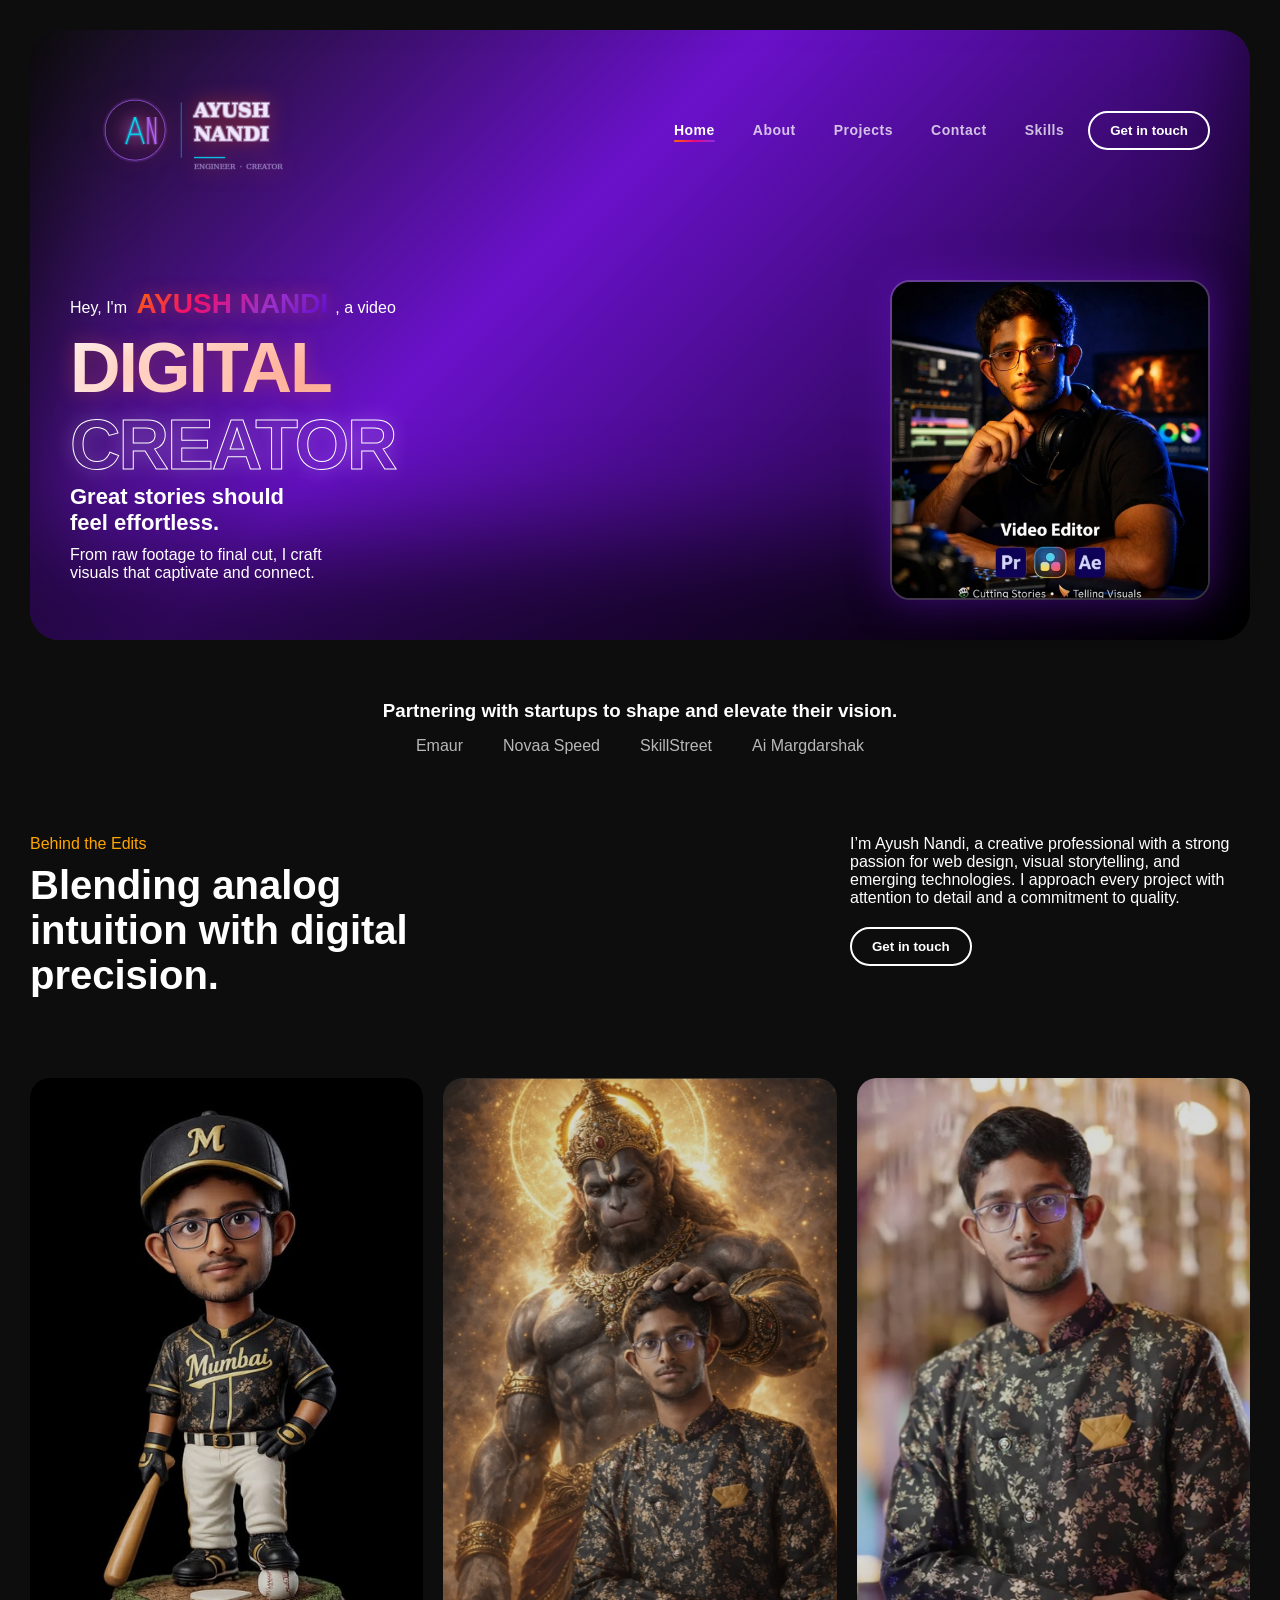
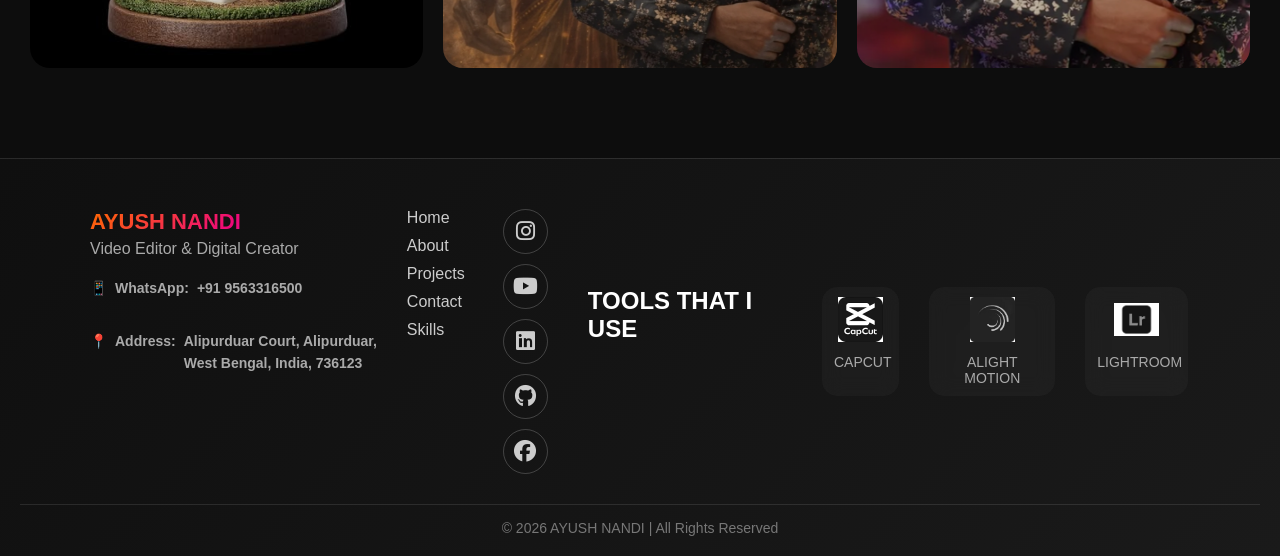
==== index.html @ 45d8aff4 "Add files via upload" ====
<!DOCTYPE html>
		<html lang="en">
		<head>
			<meta charset="UTF-8">
			<meta name="viewport" content="width=device-width, initial-scale=1.0">
			<title>AYUSH NANDI</title>
			  <link rel="icon" type="image/png" href="image.png"> 
			<link rel="stylesheet" href="style.css">
			<link href="https://fonts.googleapis.com/css2?family=Roboto&display=swap" rel="stylesheet">
			<link rel="stylesheet" href="https://cdnjs.cloudflare.com/ajax/libs/font-awesome/6.5.0/css/all.min.css">
		<style>
			body {
				font-family: 'Roboto', sans-serif;
			}
		</style>
		</head>
		<body>
		<header>
			<!-- HERO SECTION -->
			<section class="hero">
				<nav class="navbar reveal">
				
				  <div class="logo">
		  <img src="ayush_nandi_logo_glow.png" alt="logo">
		</div>
					<ul class="nav-links">
					   <a href="index.html">Home</a>
						 <a href="about.html">About</a>
						<a href="project.html">Projects</a>
						 <a href="contact.html">Contact</a>
						 <a href="skills.html">Skills</a>
						<li><button class="btn get-touch-btn">Get in touch</button></li>
					</ul>
				</nav>

				<div class="hero-content">
					<div class="left reveal delay-1">
					   <p>
						Hey, I'm <span class="typing"></span><span class="after-text"></span>
					</p>
					  <h1>
				<span class="gradient-text">DIGITAL</span><br>
				<span class="outline-text">CREATOR</span>
			</h1>

					<div class="right reveal delay-2">
						<h3>Great stories should
		<br>feel effortless.</h3>
						<p>From raw footage to final cut, I craft visuals that captivate and connect.</p>
					</div>
					</div>

				<!-- Right side: image -->
				<div class="hero-image reveal delay-3">
				  <img src="image.png" alt="AYUSH NANDI-logo">
				</div>
				</div>
			</section>
		</header>

				<main>
			<!-- BRANDS -->
			<section class="startup reveal delay-3">
			<h3>
				<p style="white-space: nowrap;"><strong>Partnering with startups to shape and elevate their vision.</strong></p>
				</h3>
				<div class="startup-logos">
					<span>Emaur</span>
					<span>Novaa Speed</span>
					<span>SkillStreet</span>
					<span>Ai Margdarshak</span>
				</div>
			</section>

			<!-- ABOUT SECTION -->
			<section class="about">
				<div class="about-left reveal delay-1">
					<p class="small-title">Behind the Edits</p>
					<h2>Blending analog intuition with digital precision.</h2>
				</div>

				<div class="about-right reveal delay-2">
					<p>
				I’m Ayush Nandi, a creative professional with a strong passion for web design, visual storytelling, and emerging technologies. I approach every project with attention to detail and a commitment to quality.
					</p>
					<button class="btn get-touch-btn">Get in touch</button>
				</div>
			</section>

			<!-- GALLERY -->
			<section class="gallery">
				<div class="card reveal delay-1"><img src="3d.png" /></div>
				<div class="card reveal-2"><img src="hanuman.png" /></div>
				<div class="card reveal-3"><img src="me.png" /></div>
			</section>
					<script src="script.js"></script>
			</main>
			
		<footer class="footer">

		  <div class="footer-container">

			<!-- LEFT -->
			<div class="footer-left">
			  <h3>AYUSH NANDI</h3>
			  <p>Video Editor & Digital Creator</p>
			   <div class="contact-info">
			   <h4>
			<p>
				<span>📱</span>
			<strong>WhatsApp:</strong> +91 9563316500</p>
			<p>
				<span>📍</span>
			<strong>Address:</strong><br>
			  Alipurduar Court, Alipurduar,<br>
			  West Bengal, India, 736123
			</p>
			</h4>
		  </div>
			
			</div>
			

			<!-- LINKS -->
			<div class="footer-links">
			  <a href="index.html">Home</a>
			  <a href="about.html">About</a>
			  <a href="project.html">Projects</a>
			  <a href="contact.html">Contact</a>
			  <a href="skills.html">Skills</a>
			</div>

			<!-- SOCIAL -->
			<div class="footer-social">
			  <a target="_blank" rel="noopener noreferrer" href="https://instagram.com/rva.creates/#"><i class="fa-brands fa-instagram"></i></a>
			  <a target="_blank" rel="noopener noreferrer" href="https://www.youtube.com/@rva.creates"><i class="fa-brands fa-youtube"></i></a>
			  <a target="_blank" rel="noopener noreferrer" href="https://www.linkedin.com/in/ayush-nandi-apdj-india/"><i class="fa-brands fa-linkedin"></i></a>
			  <a target="_blank" rel="noopener noreferrer" href="https://github.com/ayushnandi718-dev"><i class="fa-brands fa-github"></i></a>
			   <a target="_blank" rel="noopener noreferrer" href="https://www.facebook.com/1rva.creates/"><i class="fa-brands fa-facebook"></i></a>
			  </div>
				<div class="footer-brands">
				<div>
				<h2>TOOLS THAT I USE</h2>	
				</div>

		  <div class="brand">
			<img src="capcut.png" alt="Brand 1">
			<p>CAPCUT</p>
		  </div>

		  <div class="brand">
			<img src="alightmotion.png" alt="Brand 2">
			<p>ALIGHT MOTION</p>
		  </div>

		  <div class="brand">
			<img src="lightroom.png" alt="Brand 3">
			<p>LIGHTROOM</p>
		  </div>

		</div>

		  </div>

		  <div class="footer-bottom">
			<p>© 2026 AYUSH NANDI | All Rights Reserved</p>
		  </div>

		</footer>
			<script> window.chtlConfig = { chatbotId: "8831923776" } </script>
<script async data-id="8831923776" id="chtl-script" type="text/javascript" src="https://chatling.ai/js/embed.js"></script>
		</body>
		</html>
---- style.css ----
* {
    margin: 0;
    padding: 0;
    box-sizing: border-box;
    font-family: "Montserrat", sans-serif;
}

body {
    background: #0d0d0d;
    color: #fff;
}

html {
    scroll-behavior: smooth;
}

/* ── HERO ─────────────────────────────────────────────────── */
.hero {
    padding: 10px 40px 40px 40px;
    border-radius: 30px;
    margin: 30px;
    background: linear-gradient(135deg, #0f0f0f 0%, #6a11cb 40%, #000000 100%);
    box-shadow: inset 0 -100px 100px rgba(0, 0, 0, 0.6);
}

/* ── NAVBAR ───────────────────────────────────────────────── */
.navbar {
    display: flex;
    justify-content: space-between;
    align-items: center;
    padding: 10px 0;
}

.nav-links {
    display: flex;
    gap: 10px;
    list-style: none;
    align-items: center;
}

.nav-links a,
.nav-links > li:not(:has(button)) {
    position: relative;
    color: rgba(255, 255, 255, 0.75);
    text-decoration: none;
    font-size: 14px;
    font-weight: 600;
    letter-spacing: 0.5px;
    padding: 8px 14px;
    border-radius: 8px;
    cursor: pointer;
    transition: color 0.25s ease, background 0.25s ease, transform 0.15s ease;
    overflow: hidden;
}

/* Animated gradient underline */
.nav-links a::after,
.nav-links > li:not(:has(button))::after {
    content: "";
    position: absolute;
    bottom: 4px;
    left: 14px;
    width: calc(100% - 28px);
    height: 2px;
    background: linear-gradient(90deg, #ff6a00, #ee0979, #8e2de2);
    border-radius: 2px;
    transform: scaleX(0);
    transform-origin: left;
    transition: transform 0.3s cubic-bezier(0.4, 0, 0.2, 1);
}

.nav-links a:hover,
.nav-links > li:not(:has(button)):hover {
    color: #fff;
    background: rgba(255, 255, 255, 0.07);
    transform: translateY(-2px);
}

.nav-links a:hover::after,
.nav-links > li:not(:has(button)):hover::after {
    transform: scaleX(1);
}

.nav-links a:active,
.nav-links > li:not(:has(button)):active {
    transform: translateY(0) scale(0.95);
    background: rgba(255, 106, 0, 0.12);
    color: #ff6a00;
}

.nav-links a.active {
    color: #fff;
}

.nav-links a.active::after {
    transform: scaleX(1);
}

/* Ripple */
.nav-links a .ripple,
.nav-links > li:not(:has(button)) .ripple {
    position: absolute;
    border-radius: 50%;
    background: rgba(255, 255, 255, 0.25);
    transform: scale(0);
    animation: ripple-anim 0.5s linear;
    pointer-events: none;
}

@keyframes ripple-anim {
    to {
        transform: scale(4);
        opacity: 0;
    }
}

/* ── BUTTON ───────────────────────────────────────────────── */
.btn {
    position: relative;
    overflow: hidden;
    background: transparent;
    color: #fff;
    padding: 10px 20px;
    border-radius: 25px;
    border: 2px solid #fff;
    cursor: pointer;
    font-weight: 600;
    z-index: 1;
    transition: color 0.3s ease;
}

.btn::before {
    content: "";
    position: absolute;
    top: 0;
    left: 0;
    width: 0%;
    height: 100%;
    background: linear-gradient(135deg, #ff6a00, #ee0979, #8e2de2);
    z-index: -1;
    transition: width 0.4s ease;
}

.btn:hover::before {
    width: 100%;
}

.btn:hover {
    color: #fff;
    box-shadow: 0 0 20px rgba(255, 100, 50, 0.6);
}

/* ── LOGO ─────────────────────────────────────────────────── */
.logo img {
    height: 160px;
    border-radius: 10px;
    transition: 0.3s;
    filter: drop-shadow(0 0 10px rgba(255, 80, 0, 0.5));
    display: flex;
    align-items: flex-start;
}

.logo img:hover {
    transform: scale(1.1);
    opacity: 0.8;
}

/* ── HERO CONTENT ─────────────────────────────────────────── */
.hero-content {
    display: flex;
    justify-content: space-between;
    align-items: center;
    gap: 60px;
    margin-top: 60px;
    flex-wrap: wrap;
}

.left {
    flex: 1;
}

.left h1 {
    font-size: 70px;
    line-height: 1.1;
    font-weight: 800;
    letter-spacing: -2px;
    text-shadow: 0 0 20px rgba(255, 255, 255, 0.2);
}

.left p {
    margin-bottom: 10px;
    font-weight: 400;
}

.right {
    max-width: 300px;
}

.right h3 {
    font-size: 22px;
    margin-bottom: 10px;
}

/* ── HERO IMAGE ───────────────────────────────────────────── */
.hero-image {
    flex: 1;
    display: flex;
    justify-content: flex-end;
}

.hero-image img {
    width: 320px;
    max-width: 100%;
    border-radius: 20px;
    object-fit: cover;
    box-shadow: 0 0 40px rgba(106, 17, 203, 0.5);
    transition: 0.4s ease;
    border: 2px solid rgba(255, 255, 255, 0.2);
}

.hero-image img:hover {
    transform: scale(1.05);
}

/* ── TYPOGRAPHY EFFECTS ───────────────────────────────────── */
.gradient-text {
    background: linear-gradient(135deg, #fff, #ffb199);
    -webkit-background-clip: text;
    -webkit-text-fill-color: transparent;
    text-shadow: 0 0 20px rgba(255, 100, 50, 0.3);
}

.outline-text {
    color: transparent;
    -webkit-text-stroke: 1px #fff;
}

.typing {
    font-size: 28px;
    font-weight: 700;
    background: linear-gradient(135deg, #ff6a00, #ee0979, #8e2de2, #4a00e0);
    -webkit-background-clip: text;
    -webkit-text-fill-color: transparent;
    padding-right: 5px;
    margin-left: 5px;
    animation: blink 0.7s infinite;
    text-shadow: 0 0 20px rgba(255, 100, 50, 0.4);
}

@keyframes blink {
    50% {
        border-color: transparent;
    }
}

.after-text {
    margin-left: 2px;
}

/* ── SCROLL REVEAL ────────────────────────────────────────── */
.reveal {
    opacity: 0;
    transform: translateY(40px);
    transition: all 0.8s ease;
}

.reveal.active {
    opacity: 1;
    transform: translateY(0);
}

.delay-1 { transition-delay: 0.2s; }
.delay-2 { transition-delay: 0.4s; }
.delay-3 { transition-delay: 0.6s; }

/* ── BRANDS / STARTUP ─────────────────────────────────────── */
.startup {
    padding: 30px;
    text-align: center;       /* centers inline/text children */
}

.startup p {
    text-align: center;
    margin: 0 auto;           /* ✅ fixed: was "margin-right: 0 auto" */
    white-space: nowrap;
}

.startup-logos {
    display: flex;
    justify-content: center;
    gap: 40px;
    margin-top: 15px;
    opacity: 0.7;
}

/* ── ABOUT ────────────────────────────────────────────────── */
.about {
    display: flex;
    justify-content: space-between;
    padding: 50px 30px;
    flex-wrap: wrap;
}

.about-left h2 {
    font-size: 40px;
    max-width: 400px;
}

.small-title {
    color: orange;
    margin-bottom: 10px;
}

.about-right {
    max-width: 400px;
}

.about-right p {
    margin-bottom: 20px;
}

/* ── GALLERY ──────────────────────────────────────────────── */
.gallery {
    display: flex;
    gap: 20px;
    padding: 30px;
}

.card {
    flex: 1;
    border-radius: 20px;
    overflow: hidden;
    position: relative;
    cursor: pointer;
    transition: transform 0.4s ease, box-shadow 0.4s ease;

    /* glow border hidden by default */
    box-shadow: 0 0 0px rgba(142, 45, 226, 0);
}

.card img {
    width: 100%;
    height: 100%;
    object-fit: cover;
    display: block;
    transition: transform 0.5s ease, filter 0.4s ease;
    filter: brightness(0.85) saturate(0.9);
}

/* Overlay (hidden by default) */
.card::after {
    content: "";
    position: absolute;
    inset: 0;
    background: linear-gradient(
        180deg,
        transparent 40%,
        rgba(106, 17, 203, 0.6) 100%
    );
    opacity: 0;
    transition: opacity 0.4s ease;
    border-radius: 20px;
}

/* ── HOVER ────────────────────────────────────────────────── */
.card:hover {
    transform: translateY(-8px) scale(1.02);
    box-shadow:
        0 0 25px rgba(142, 45, 226, 0.6),
        0 0 60px rgba(255, 106, 0, 0.2),
        0 20px 40px rgba(0, 0, 0, 0.5);
}

.card:hover img {
    transform: scale(1.08);
    filter: brightness(1) saturate(1.2);
}

.card:hover::after {
    opacity: 1;
}

/* ── FOOTER ───────────────────────────────────────────────── */
.footer {
    background: linear-gradient(135deg, #0f0f0f, #1a1a1a);
    padding: 50px 20px 20px;
    margin-top: 60px;
    border-top: 1px solid rgba(255, 255, 255, 0.1);
}

.footer-container {
    display: flex;
    justify-content: space-between;
    flex-wrap: wrap;
    max-width: 1100px;
    margin: auto;
    gap: 30px;
}

/* Footer Left */
.footer-left h3 {
    font-size: 22px;
    margin-bottom: 5px;
    background: linear-gradient(135deg, #ff6a00, #ee0979, #8e2de2);
    -webkit-background-clip: text;
    -webkit-text-fill-color: transparent;
}

.footer-left p {
    color: #aaa;
}

/* Contact Info */
.contact-info {
    margin-top: 15px;
    display: flex;
    flex-direction: column;
    gap: 12px;
}

.contact-info p {
    display: flex;
    align-items: center;
    gap: 8px;
    font-size: 14px;
    color: #aaa;
    line-height: 1.6;
    padding: 4px 0;
    transition: all 0.3s ease;
    cursor: pointer;
}

.contact-info i {
    margin-right: 8px;
    color: #ff6a00;
}

.contact-info p:hover {
    color: #fff;
    transform: translateX(6px);
    font-weight: 600;
    text-shadow:
        0 0 8px rgba(255, 100, 50, 0.5),
        0 0 15px rgba(142, 45, 226, 0.4);
}

/* Footer Links */
.footer-links,
.footer-social {
    display: flex;
    flex-direction: column;
    gap: 10px;
}

.footer-links a,
.footer-social a {
    color: #ccc;
    text-decoration: none;
    transition: 0.3s;
}

.footer-links a:hover {
    color: #fff;
    transform: translateX(5px);
}

/* Footer Social */
.footer-social a {
    display: inline-flex;
    justify-content: center;
    align-items: center;
    width: 45px;
    height: 45px;
    border-radius: 50%;
    border: 1px solid rgba(255, 255, 255, 0.2);
    font-size: 22px;
    margin: 0 8px;
    transition: 0.3s;
}

.footer-social a:hover {
    background: linear-gradient(135deg, #ff6a00, #ee0979, #8e2de2);
    color: #fff;
    transform: translateY(-5px);
}

/* Footer Brands */
.footer-brands {
    display: flex;
    gap: 30px;
    justify-content: center;
    flex-wrap: nowrap;
    max-width: 600px;
    margin: auto;
}

.brand {
    position: relative;
    padding: 10px 12px;
    border-radius: 15px;
    text-align: center;
    cursor: pointer;
    transition: 0.4s ease;
    background: rgba(255, 255, 255, 0.03);
    backdrop-filter: blur(10px);
    overflow: hidden;
}

.brand::before {
    content: "";
    position: absolute;
    inset: 0;
    border-radius: 15px;
    padding: 1px;
    background: linear-gradient(135deg, #ff6a00, #ee0979, #8e2de2);
    -webkit-mask:
        linear-gradient(#000 0 0) content-box,
        linear-gradient(#000 0 0);
    -webkit-mask-composite: xor;
    mask-composite: exclude;
    opacity: 0;
    transition: 0.4s ease;
}

.brand img {
    width: 45px;
    height: 45px;
    object-fit: contain;
    margin-bottom: 8px;
    filter: grayscale(100%);
    transition: 0.4s ease;
}

.brand p {
    font-size: 14px;
    color: #aaa;
    transition: 0.4s ease;
}

.brand:hover {
    transform: translateY(-6px) scale(1.03);
    background: rgba(255, 255, 255, 0.06);
    animation: glowPulse 1.5s infinite alternate;
}

.brand:hover::before {
    opacity: 1;
}

.brand:hover img {
    filter: grayscale(0%);
    transform: scale(1.1);
}

.brand:hover p {
    color: #fff;
}

@keyframes glowPulse {
    from { box-shadow: 0 0 20px rgba(255, 100, 50, 0.2); }
    to   { box-shadow: 0 0 40px rgba(255, 100, 50, 0.5); }
}

/* Footer Bottom */
.footer-bottom {
    text-align: center;
    margin-top: 30px;
    padding-top: 15px;
    border-top: 1px solid rgba(255, 255, 255, 0.1);
    color: #777;
    font-size: 14px;
}

/* ── RESPONSIVE ───────────────────────────────────────────── */
@media (max-width: 768px) {
    .hero {
        margin: 10px;
        padding: 20px;
        border-radius: 20px;
    }

    .hero-content {
        flex-direction: column;
        align-items: center;
        text-align: center;
        gap: 30px;
    }

    .left h1 {
        font-size: 40px;
        letter-spacing: -1px;
    }

    .left p {
        font-size: 14px;
    }

    .right {
        max-width: 100%;
    }

    .right h3 {
        font-size: 18px;
    }

    .hero-image img {
        width: 250px;
    }

    .footer-container {
        flex-direction: column;
        text-align: center;
        align-items: center;
    }

    .footer-brands {
        gap: 20px;
    }

    .brand img {
        width: 50px;
        height: 50px;
    }
}

/* ─────────────────────────────────────────────
   FINAL RESPONSIVE LAYER (ALL DEVICES FIX)
──────────────────────────────────────────── */

/* Tablets */
@media (max-width: 1024px) {
    .left h1 {
        font-size: 55px;
    }

    .hero-image img {
        width: 280px;
    }

    .gallery {
        flex-wrap: wrap;
    }

    .card {
        min-width: 45%;
    }

    .footer-container {
        gap: 20px;
    }
}

/* Small Tablets */
@media (max-width: 900px) {
    .hero {
        margin: 20px;
    }

    .hero-content {
        flex-direction: column;
        text-align: center;
    }

    .left h1 {
        font-size: 45px;
    }

    .hero-image {
        justify-content: center;
    }

    .about {
        flex-direction: column;
        text-align: center;
        gap: 25px;
    }

    .gallery {
        flex-direction: column;
    }

    .card {
        width: 100%;
    }

    .footer-brands {
        flex-wrap: wrap;
    }
}

/* Mobile Devices */
@media (max-width: 600px) {
    .hero {
        margin: 10px;
        padding: 15px;
    }

    .left h1 {
        font-size: 34px;
        letter-spacing: -1px;
    }

    .typing {
        font-size: 20px;
    }

    .hero-image img {
        width: 220px;
    }

    .startup-logos {
        flex-wrap: wrap;
        gap: 15px;
    }

    .about-left h2 {
        font-size: 28px;
    }

    .gallery {
        padding: 15px;
    }

    .footer-container {
        flex-direction: column;
        text-align: center;
        align-items: center;
    }

    .footer-social a {
        width: 40px;
        height: 40px;
        font-size: 18px;
    }

    .brand img {
        width: 45px;
        height: 45px;
    }
}

/* Small Phones */
@media (max-width: 400px) {
    .left h1 {
        font-size: 28px;
    }

    .hero-image img {
        width: 180px;
    }

    .btn {
        width: 100%;
        text-align: center;
    }

    .nav-links a {
        font-size: 12px;
        padding: 6px 10px;
    }

    .startup p {
        white-space: normal;
        font-size: 13px;
    }

    .gallery {
        padding: 10px;
    }
}

/* Ultra Small Devices */
@media (max-width: 320px) {
    .left h1 {
        font-size: 24px;
    }

    .typing {
        font-size: 16px;
    }

    .hero-image img {
        width: 150px;
    }

    .nav-links {
        flex-direction: column;
        gap: 5px;
    }
}
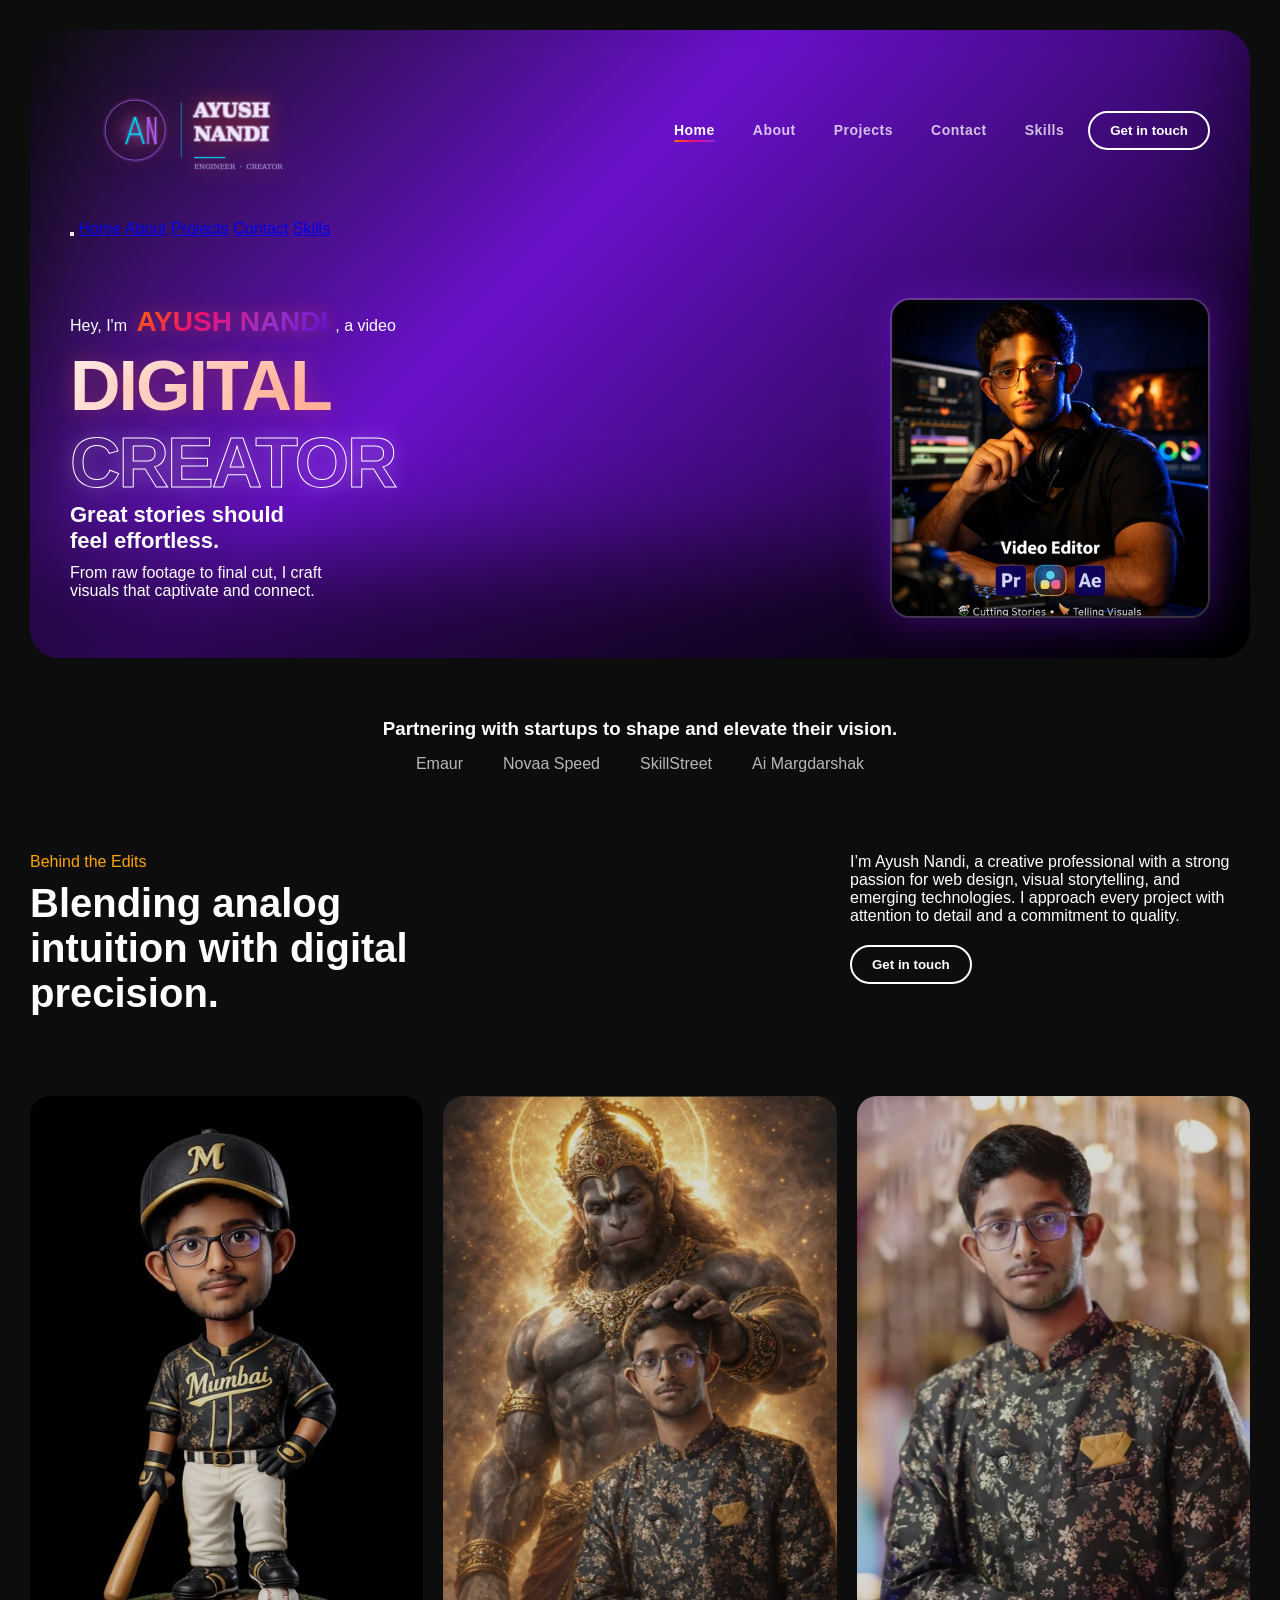
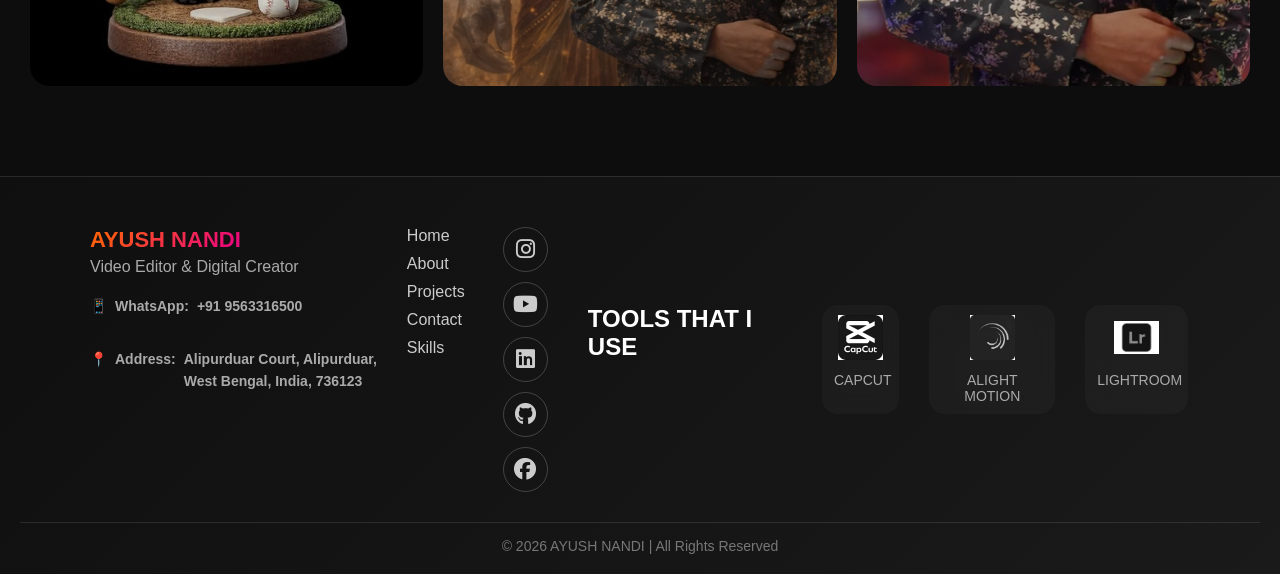
==== commit 73daab0e: "Update index.html" ====
--- a/index.html
+++ b/index.html
@@ -32,7 +32,15 @@
 						<li><button class="btn get-touch-btn">Get in touch</button></li>
 					</ul>
 				</nav>
-
+				 <!-- Mobile Menu Overlay -->
+    <div id="mobile-menu" class="fixed inset-0 w-full bg-zinc-950/95 backdrop-blur-2xl h-screen hidden flex-col items-center justify-center space-y-6 z-[150] px-6">
+        <button onclick="toggleMobileMenu()" class="absolute top-8 right-8 text-white p-4"><i data-lucide="x" size="32"></i></button>
+        <a href="index.html" onclick="toggleMobileMenu()" class="text-3xl font-light tracking-widest text-zinc-100 uppercase py-6 w-full text-center border-b border-white/5">Home</a>
+        <a href="about.html" onclick="toggleMobileMenu()" class="text-3xl font-light tracking-widest text-zinc-100 uppercase py-6 w-full text-center border-b border-white/5">About</a>
+        <a href="project.html" onclick="toggleMobileMenu()" class="text-3xl font-light tracking-widest text-zinc-100 uppercase py-6 w-full text-center border-b border-white/5">Projects</a>
+        <a href="contact.html" onclick="toggleMobileMenu()" class="text-3xl font-light tracking-widest text-zinc-100 uppercase py-6 w-full text-center border-b border-white/5">Contact</a>
+        <a href="skills.html" onclick="toggleMobileMenu()" class="text-3xl font-light tracking-widest text-zinc-100 uppercase py-6 w-full text-center">Skills</a>
+    </div>
 				<div class="hero-content">
 					<div class="left reveal delay-1">
 					   <p>
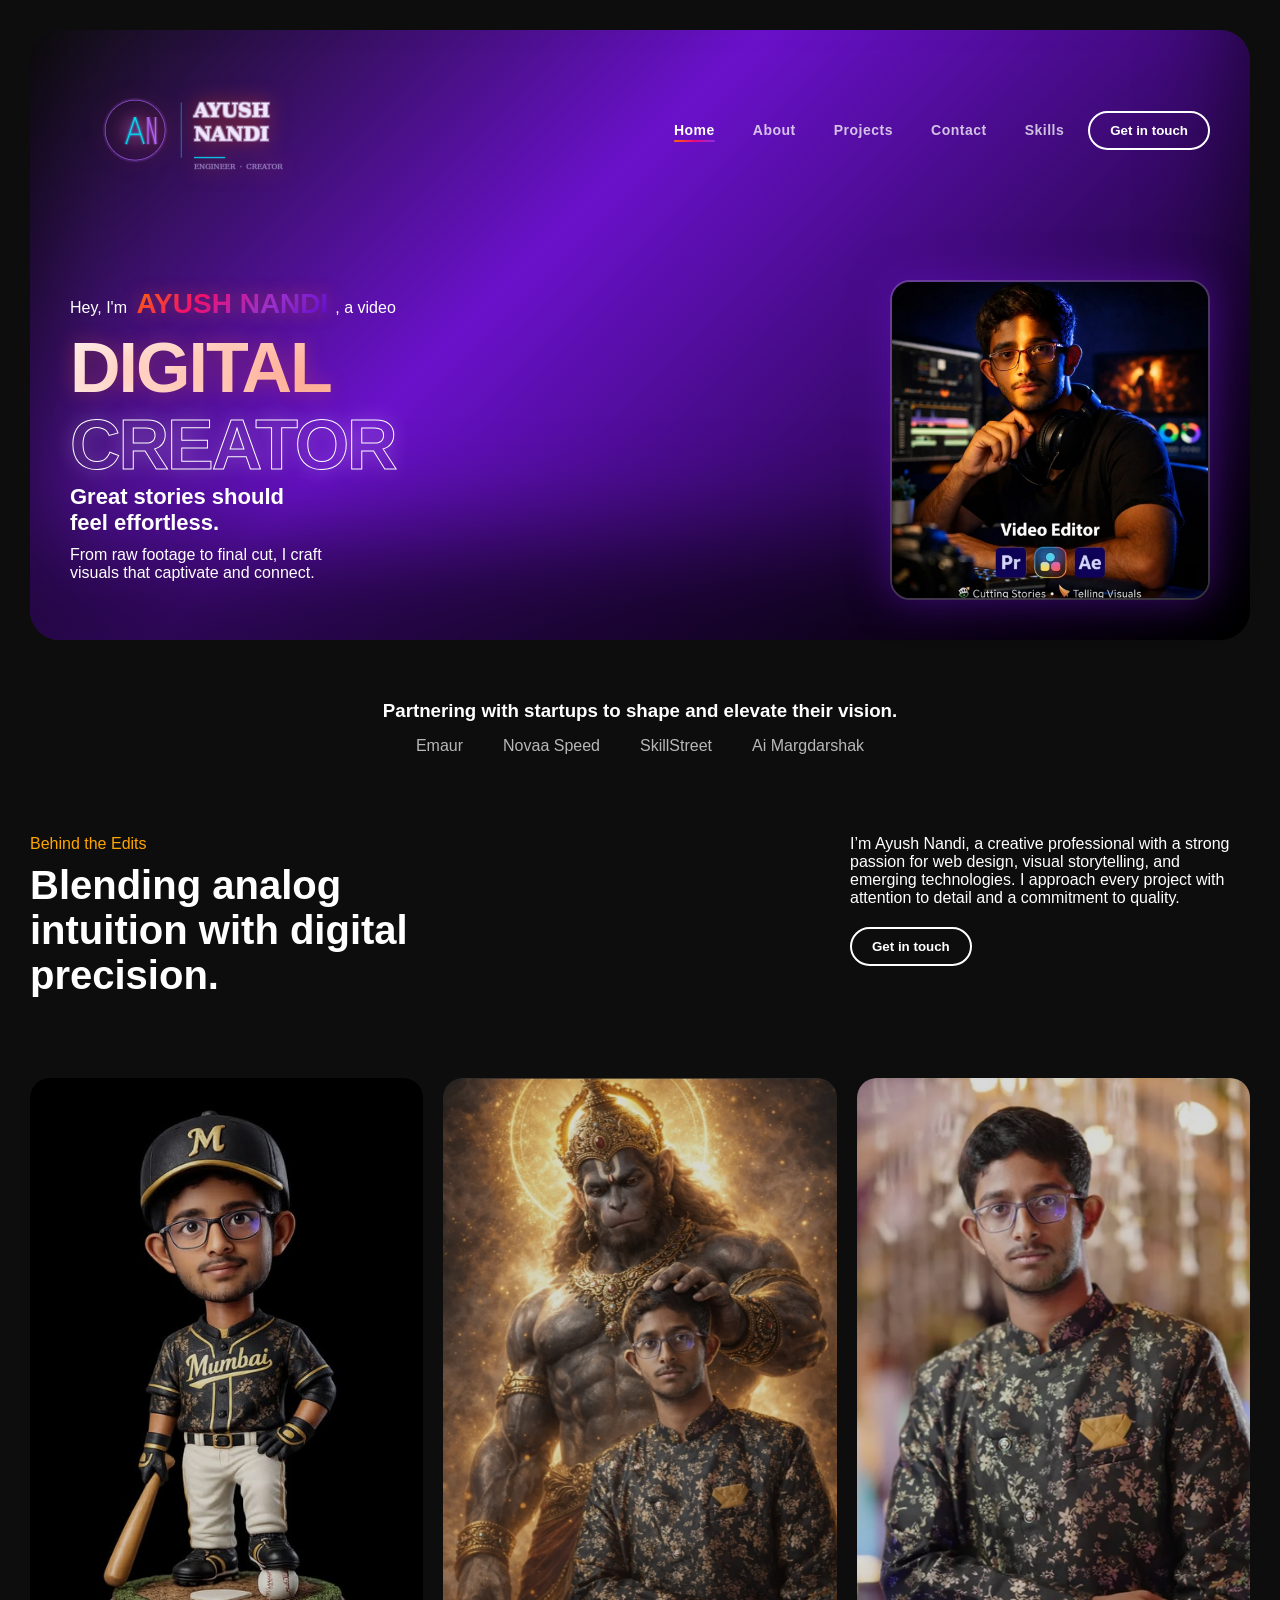
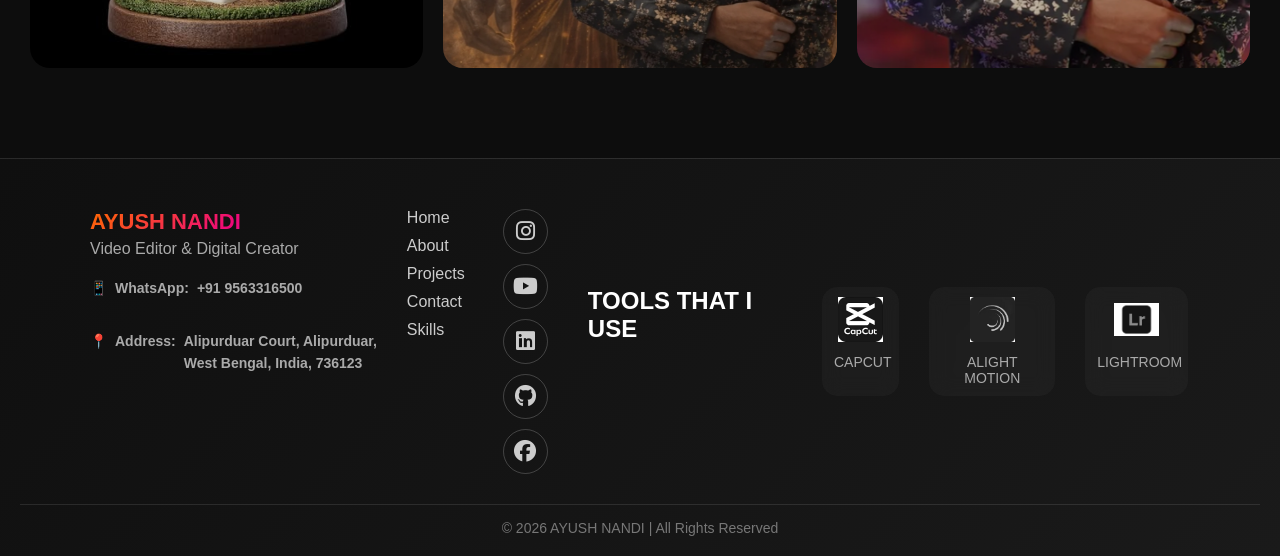
==== commit 0798bcb8: "Update index.html" ====
--- a/index.html
+++ b/index.html
@@ -32,15 +32,6 @@
 						<li><button class="btn get-touch-btn">Get in touch</button></li>
 					</ul>
 				</nav>
-				 <!-- Mobile Menu Overlay -->
-    <div id="mobile-menu" class="fixed inset-0 w-full bg-zinc-950/95 backdrop-blur-2xl h-screen hidden flex-col items-center justify-center space-y-6 z-[150] px-6">
-        <button onclick="toggleMobileMenu()" class="absolute top-8 right-8 text-white p-4"><i data-lucide="x" size="32"></i></button>
-        <a href="index.html" onclick="toggleMobileMenu()" class="text-3xl font-light tracking-widest text-zinc-100 uppercase py-6 w-full text-center border-b border-white/5">Home</a>
-        <a href="about.html" onclick="toggleMobileMenu()" class="text-3xl font-light tracking-widest text-zinc-100 uppercase py-6 w-full text-center border-b border-white/5">About</a>
-        <a href="project.html" onclick="toggleMobileMenu()" class="text-3xl font-light tracking-widest text-zinc-100 uppercase py-6 w-full text-center border-b border-white/5">Projects</a>
-        <a href="contact.html" onclick="toggleMobileMenu()" class="text-3xl font-light tracking-widest text-zinc-100 uppercase py-6 w-full text-center border-b border-white/5">Contact</a>
-        <a href="skills.html" onclick="toggleMobileMenu()" class="text-3xl font-light tracking-widest text-zinc-100 uppercase py-6 w-full text-center">Skills</a>
-    </div>
 				<div class="hero-content">
 					<div class="left reveal delay-1">
 					   <p>
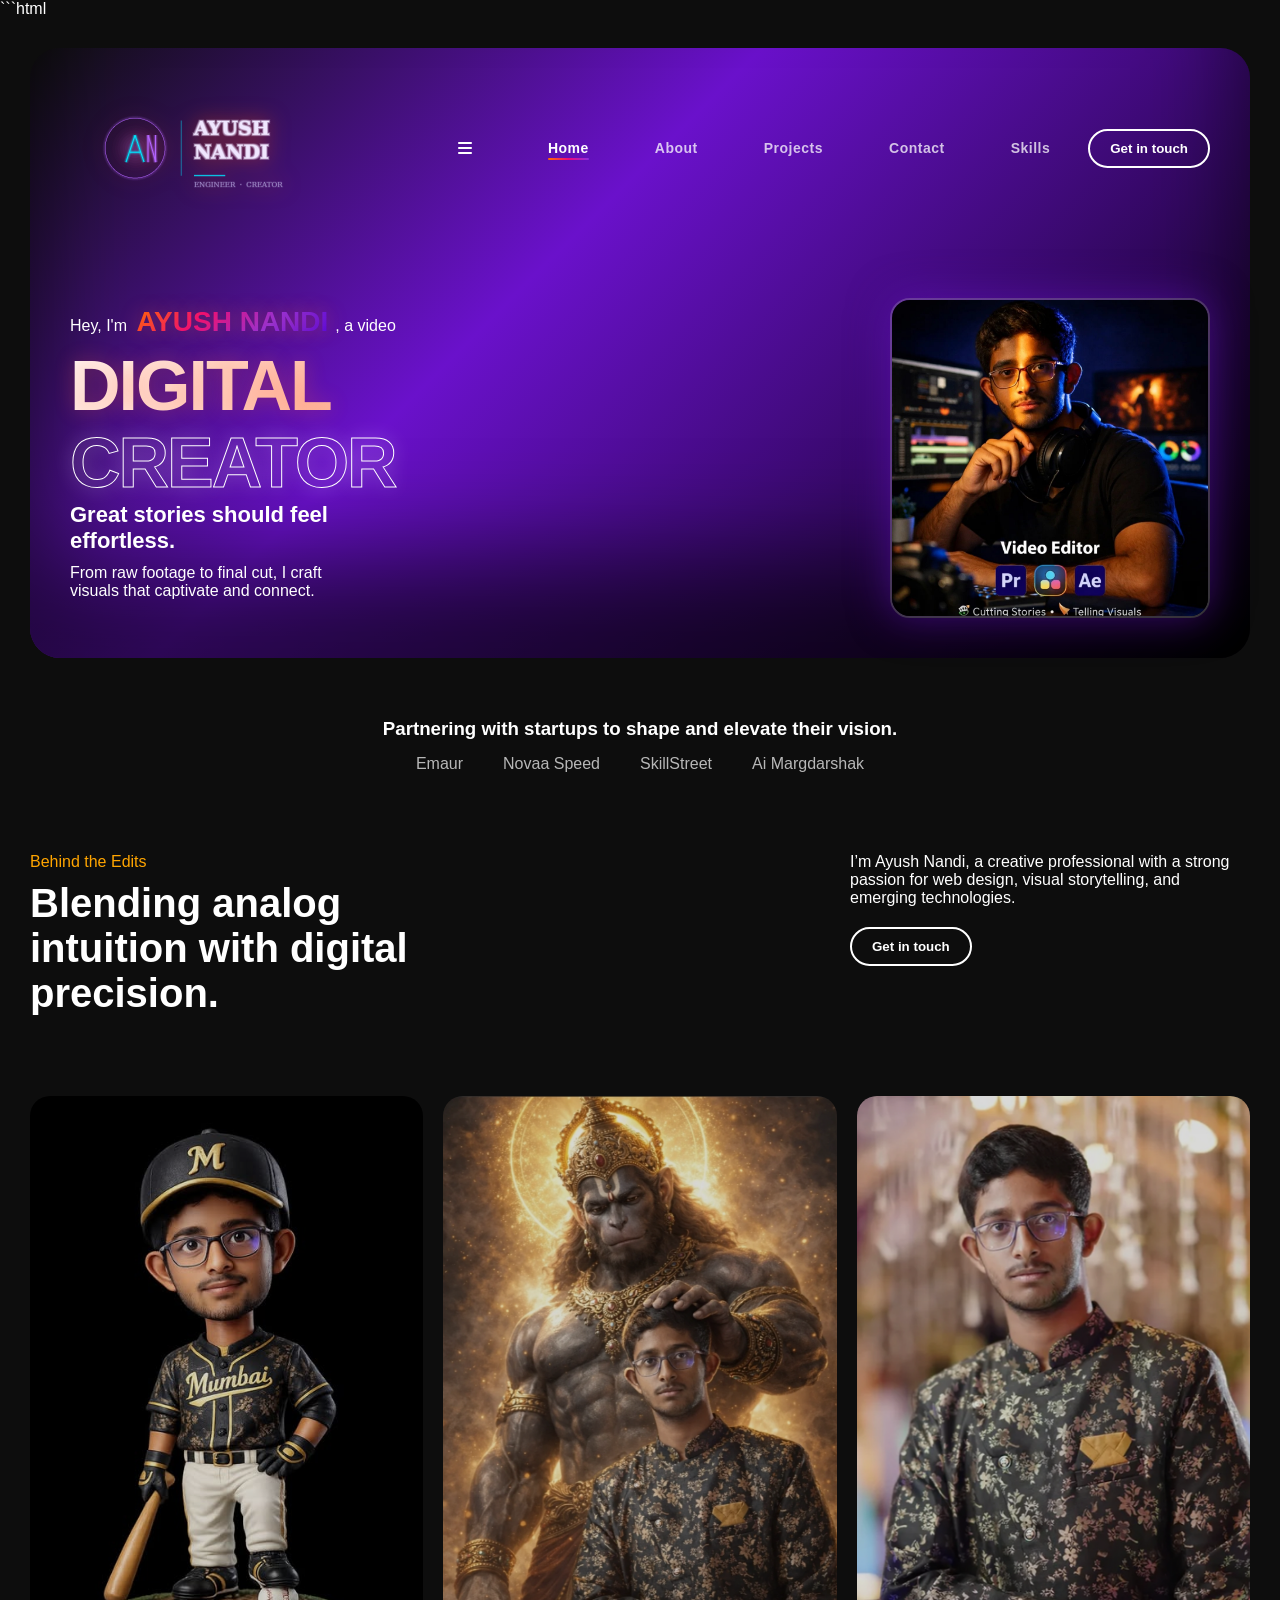
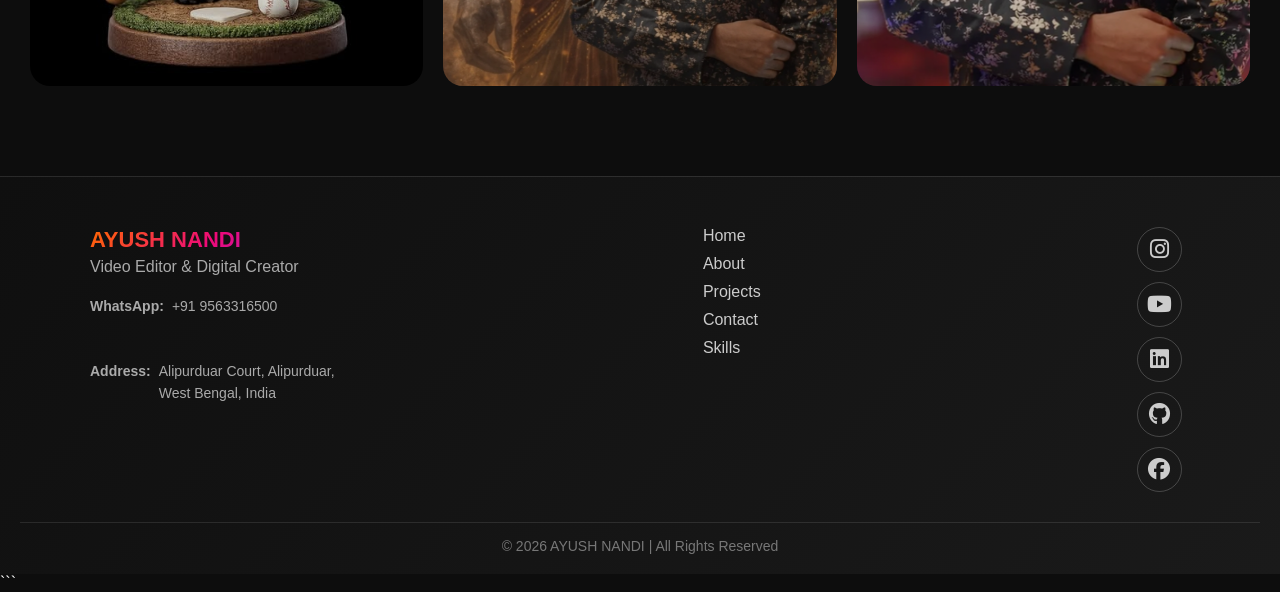
==== commit 47e14784: "Update index.html" ====
--- a/index.html
+++ b/index.html
@@ -1,172 +1,169 @@
-		<!DOCTYPE html>
-		<html lang="en">
-		<head>
-			<meta charset="UTF-8">
-			<meta name="viewport" content="width=device-width, initial-scale=1.0">
-			<title>AYUSH NANDI</title>
-			  <link rel="icon" type="image/png" href="image.png"> 
-			<link rel="stylesheet" href="style.css">
-			<link href="https://fonts.googleapis.com/css2?family=Roboto&display=swap" rel="stylesheet">
-			<link rel="stylesheet" href="https://cdnjs.cloudflare.com/ajax/libs/font-awesome/6.5.0/css/all.min.css">
-		<style>
-			body {
-				font-family: 'Roboto', sans-serif;
-			}
-		</style>
-		</head>
-		<body>
-		<header>
-			<!-- HERO SECTION -->
-			<section class="hero">
-				<nav class="navbar reveal">
-				
-				  <div class="logo">
-		  <img src="ayush_nandi_logo_glow.png" alt="logo">
-		</div>
-					<ul class="nav-links">
-					   <a href="index.html">Home</a>
-						 <a href="about.html">About</a>
-						<a href="project.html">Projects</a>
-						 <a href="contact.html">Contact</a>
-						 <a href="skills.html">Skills</a>
-						<li><button class="btn get-touch-btn">Get in touch</button></li>
-					</ul>
-				</nav>
-				<div class="hero-content">
-					<div class="left reveal delay-1">
-					   <p>
-						Hey, I'm <span class="typing"></span><span class="after-text"></span>
-					</p>
-					  <h1>
-				<span class="gradient-text">DIGITAL</span><br>
-				<span class="outline-text">CREATOR</span>
-			</h1>
+```html
+<!DOCTYPE html>
+<html lang="en">
+<head>
+    <meta charset="UTF-8">
+    <meta name="viewport" content="width=device-width, initial-scale=1.0">
+    <title>AYUSH NANDI</title>
 
-					<div class="right reveal delay-2">
-						<h3>Great stories should
-		<br>feel effortless.</h3>
-						<p>From raw footage to final cut, I craft visuals that captivate and connect.</p>
-					</div>
-					</div>
+    <link rel="icon" type="image/png" href="image.png">
+    <link rel="stylesheet" href="style.css">
 
-				<!-- Right side: image -->
-				<div class="hero-image reveal delay-3">
-				  <img src="image.png" alt="AYUSH NANDI-logo">
-				</div>
-				</div>
-			</section>
-		</header>
+    <link href="https://fonts.googleapis.com/css2?family=Roboto&display=swap" rel="stylesheet">
+    <link rel="stylesheet" href="https://cdnjs.cloudflare.com/ajax/libs/font-awesome/6.5.0/css/all.min.css">
 
-				<main>
-			<!-- BRANDS -->
-			<section class="startup reveal delay-3">
-			<h3>
-				<p style="white-space: nowrap;"><strong>Partnering with startups to shape and elevate their vision.</strong></p>
-				</h3>
-				<div class="startup-logos">
-					<span>Emaur</span>
-					<span>Novaa Speed</span>
-					<span>SkillStreet</span>
-					<span>Ai Margdarshak</span>
-				</div>
-			</section>
+    <style>
+        body {
+            font-family: 'Roboto', sans-serif;
+        }
+    </style>
+</head>
 
-			<!-- ABOUT SECTION -->
-			<section class="about">
-				<div class="about-left reveal delay-1">
-					<p class="small-title">Behind the Edits</p>
-					<h2>Blending analog intuition with digital precision.</h2>
-				</div>
+<body>
 
-				<div class="about-right reveal delay-2">
-					<p>
-				I’m Ayush Nandi, a creative professional with a strong passion for web design, visual storytelling, and emerging technologies. I approach every project with attention to detail and a commitment to quality.
-					</p>
-					<button class="btn get-touch-btn">Get in touch</button>
-				</div>
-			</section>
+<header>
+<section class="hero">
 
-			<!-- GALLERY -->
-			<section class="gallery">
-				<div class="card reveal delay-1"><img src="3d.png" /></div>
-				<div class="card reveal-2"><img src="hanuman.png" /></div>
-				<div class="card reveal-3"><img src="me.png" /></div>
-			</section>
-					<script src="script.js"></script>
-			</main>
-			
-		<footer class="footer">
+    <!-- NAVBAR -->
+    <nav class="navbar reveal">
 
-		  <div class="footer-container">
+        <div class="logo">
+            <img src="ayush_nandi_logo_glow.png" alt="logo">
+        </div>
 
-			<!-- LEFT -->
-			<div class="footer-left">
-			  <h3>AYUSH NANDI</h3>
-			  <p>Video Editor & Digital Creator</p>
-			   <div class="contact-info">
-			   <h4>
-			<p>
-				<span>📱</span>
-			<strong>WhatsApp:</strong> +91 9563316500</p>
-			<p>
-				<span>📍</span>
-			<strong>Address:</strong><br>
-			  Alipurduar Court, Alipurduar,<br>
-			  West Bengal, India, 736123
-			</p>
-			</h4>
-		  </div>
-			
-			</div>
-			
+        <!-- HAMBURGER -->
+        <div class="hamburger" id="hamburger">
+            <i class="fas fa-bars"></i>
+        </div>
 
-			<!-- LINKS -->
-			<div class="footer-links">
-			  <a href="index.html">Home</a>
-			  <a href="about.html">About</a>
-			  <a href="project.html">Projects</a>
-			  <a href="contact.html">Contact</a>
-			  <a href="skills.html">Skills</a>
-			</div>
+        <!-- NAV LINKS -->
+        <ul class="nav-links" id="navLinks">
+            <li><a href="index.html">Home</a></li>
+            <li><a href="about.html">About</a></li>
+            <li><a href="project.html">Projects</a></li>
+            <li><a href="contact.html">Contact</a></li>
+            <li><a href="skills.html">Skills</a></li>
+            <li><button class="btn get-touch-btn">Get in touch</button></li>
+        </ul>
 
-			<!-- SOCIAL -->
-			<div class="footer-social">
-			  <a target="_blank" rel="noopener noreferrer" href="https://instagram.com/rva.creates/#"><i class="fa-brands fa-instagram"></i></a>
-			  <a target="_blank" rel="noopener noreferrer" href="https://www.youtube.com/@rva.creates"><i class="fa-brands fa-youtube"></i></a>
-			  <a target="_blank" rel="noopener noreferrer" href="https://www.linkedin.com/in/ayush-nandi-apdj-india/"><i class="fa-brands fa-linkedin"></i></a>
-			  <a target="_blank" rel="noopener noreferrer" href="https://github.com/ayushnandi718-dev"><i class="fa-brands fa-github"></i></a>
-			   <a target="_blank" rel="noopener noreferrer" href="https://www.facebook.com/1rva.creates/"><i class="fa-brands fa-facebook"></i></a>
-			  </div>
-				<div class="footer-brands">
-				<div>
-				<h2>TOOLS THAT I USE</h2>	
-				</div>
+    </nav>
 
-		  <div class="brand">
-			<img src="capcut.png" alt="Brand 1">
-			<p>CAPCUT</p>
-		  </div>
+    <!-- HERO CONTENT -->
+    <div class="hero-content">
 
-		  <div class="brand">
-			<img src="alightmotion.png" alt="Brand 2">
-			<p>ALIGHT MOTION</p>
-		  </div>
+        <div class="left reveal delay-1">
+            <p>
+                Hey, I'm <span class="typing"></span><span class="after-text"></span>
+            </p>
 
-		  <div class="brand">
-			<img src="lightroom.png" alt="Brand 3">
-			<p>LIGHTROOM</p>
-		  </div>
+            <h1>
+                <span class="gradient-text">DIGITAL</span><br>
+                <span class="outline-text">CREATOR</span>
+            </h1>
 
-		</div>
+            <div class="right reveal delay-2">
+                <h3>Great stories should feel effortless.</h3>
+                <p>From raw footage to final cut, I craft visuals that captivate and connect.</p>
+            </div>
+        </div>
 
-		  </div>
+        <!-- IMAGE -->
+        <div class="hero-image reveal delay-3">
+            <img src="image.png" alt="AYUSH NANDI-logo">
+        </div>
 
-		  <div class="footer-bottom">
-			<p>© 2026 AYUSH NANDI | All Rights Reserved</p>
-		  </div>
+    </div>
 
-		</footer>
-			<script> window.chtlConfig = { chatbotId: "8831923776" } </script>
-<script async data-id="8831923776" id="chtl-script" type="text/javascript" src="https://chatling.ai/js/embed.js"></script>
-		</body>
-		</html>
+</section>
+</header>
+
+<main>
+
+    <!-- STARTUP -->
+    <section class="startup reveal delay-3">
+        <h3>
+            <p><strong>Partnering with startups to shape and elevate their vision.</strong></p>
+        </h3>
+
+        <div class="startup-logos">
+            <span>Emaur</span>
+            <span>Novaa Speed</span>
+            <span>SkillStreet</span>
+            <span>Ai Margdarshak</span>
+        </div>
+    </section>
+
+    <!-- ABOUT -->
+    <section class="about">
+
+        <div class="about-left reveal delay-1">
+            <p class="small-title">Behind the Edits</p>
+            <h2>Blending analog intuition with digital precision.</h2>
+        </div>
+
+        <div class="about-right reveal delay-2">
+            <p>
+                I’m Ayush Nandi, a creative professional with a strong passion for web design,
+                visual storytelling, and emerging technologies.
+            </p>
+            <button class="btn get-touch-btn">Get in touch</button>
+        </div>
+
+    </section>
+
+    <!-- GALLERY -->
+    <section class="gallery">
+        <div class="card reveal delay-1"><img src="3d.png"></div>
+        <div class="card reveal delay-2"><img src="hanuman.png"></div>
+        <div class="card reveal delay-3"><img src="me.png"></div>
+    </section>
+
+</main>
+
+<!-- FOOTER -->
+<footer class="footer">
+
+    <div class="footer-container">
+
+        <div class="footer-left">
+            <h3>AYUSH NANDI</h3>
+            <p>Video Editor & Digital Creator</p>
+
+            <div class="contact-info">
+                <p><strong>WhatsApp:</strong> +91 9563316500</p>
+                <p><strong>Address:</strong><br>
+                    Alipurduar Court, Alipurduar,<br>
+                    West Bengal, India
+                </p>
+            </div>
+        </div>
+
+        <div class="footer-links">
+            <a href="index.html">Home</a>
+            <a href="about.html">About</a>
+            <a href="project.html">Projects</a>
+            <a href="contact.html">Contact</a>
+            <a href="skills.html">Skills</a>
+        </div>
+
+        <div class="footer-social">
+            <a href="#"><i class="fa-brands fa-instagram"></i></a>
+            <a href="#"><i class="fa-brands fa-youtube"></i></a>
+            <a href="#"><i class="fa-brands fa-linkedin"></i></a>
+            <a href="#"><i class="fa-brands fa-github"></i></a>
+            <a href="#"><i class="fa-brands fa-facebook"></i></a>
+        </div>
+
+    </div>
+
+    <div class="footer-bottom">
+        <p>© 2026 AYUSH NANDI | All Rights Reserved</p>
+    </div>
+
+</footer>
+
+<script src="script.js"></script>
+
+</body>
+</html>
+```
